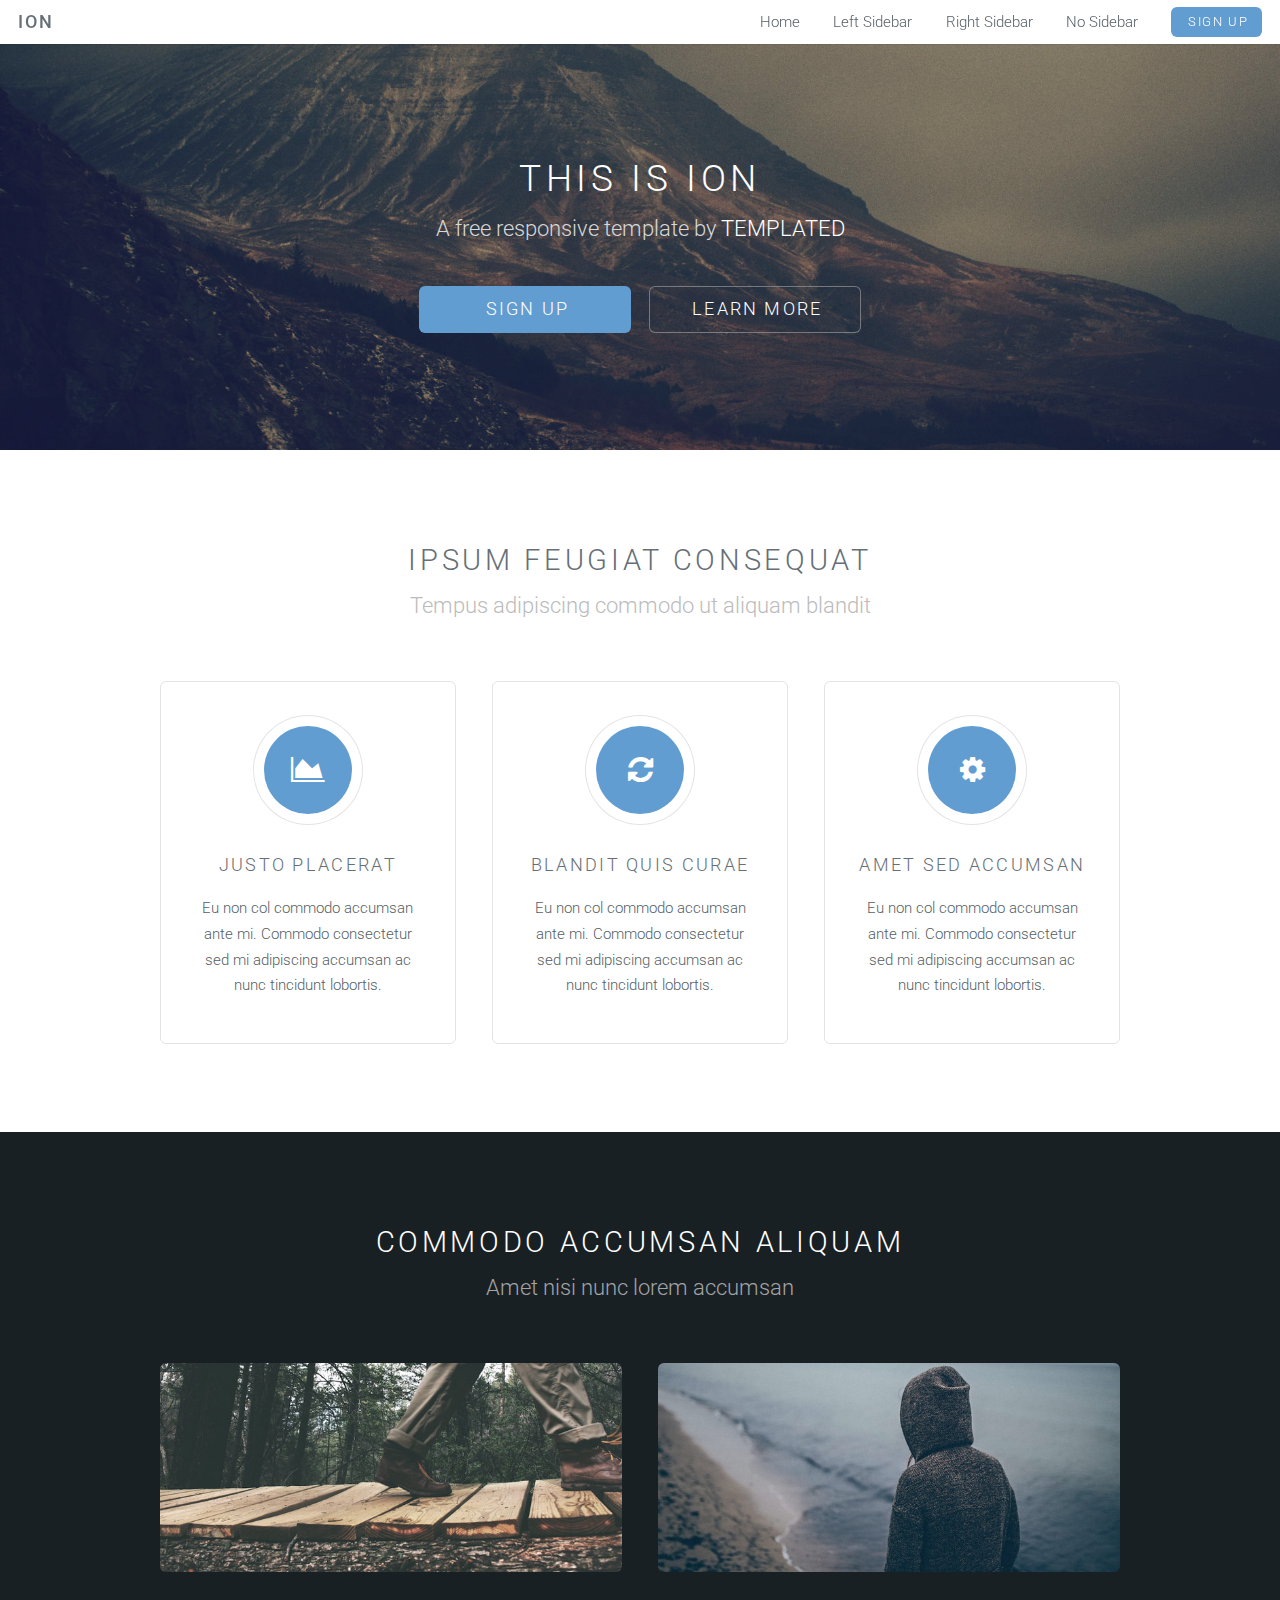
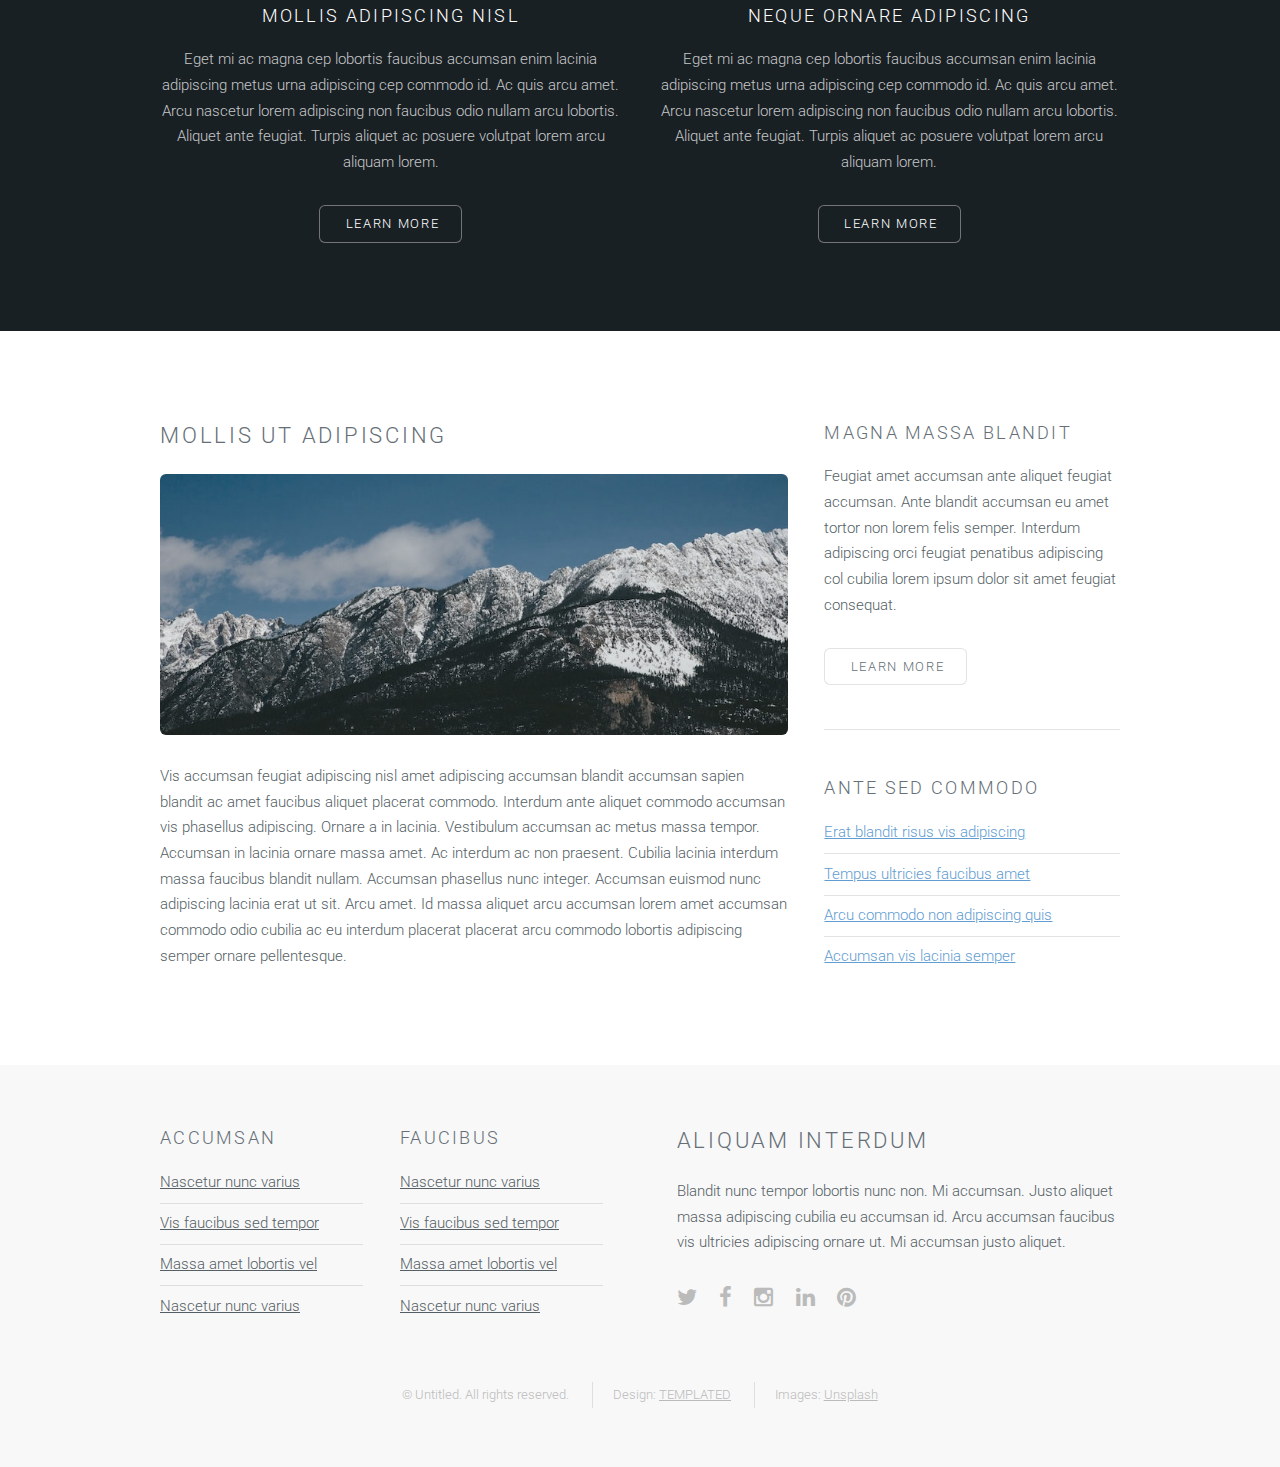
==== index.html @ 37e5d6b6 "Imported ION template" ====
<!DOCTYPE HTML>
<!--
	Ion by TEMPLATED
	templated.co @templatedco
	Released for free under the Creative Commons Attribution 3.0 license (templated.co/license)
-->
<html>
	<head>
		<title>Ion by TEMPLATED</title>
		<meta http-equiv="content-type" content="text/html; charset=utf-8" />
		<meta name="description" content="" />
		<meta name="keywords" content="" />
		<!--[if lte IE 8]><script src="js/html5shiv.js"></script><![endif]-->
		<script src="js/jquery.min.js"></script>
		<script src="js/skel.min.js"></script>
		<script src="js/skel-layers.min.js"></script>
		<script src="js/init.js"></script>
		<noscript>
			<link rel="stylesheet" href="css/skel.css" />
			<link rel="stylesheet" href="css/style.css" />
			<link rel="stylesheet" href="css/style-xlarge.css" />
		</noscript>
	</head>
	<body id="top">

		<!-- Header -->
			<header id="header" class="skel-layers-fixed">
				<h1><a href="#">Ion</a></h1>
				<nav id="nav">
					<ul>
						<li><a href="index.html">Home</a></li>
						<li><a href="left-sidebar.html">Left Sidebar</a></li>
						<li><a href="right-sidebar.html">Right Sidebar</a></li>
						<li><a href="no-sidebar.html">No Sidebar</a></li>
						<li><a href="#" class="button special">Sign Up</a></li>
					</ul>
				</nav>
			</header>

		<!-- Banner -->
			<section id="banner">
				<div class="inner">
					<h2>This is Ion</h2>
					<p>A free responsive template by <a href="http://templated.co">TEMPLATED</a></p>
					<ul class="actions">
						<li><a href="#content" class="button big special">Sign Up</a></li>
						<li><a href="#elements" class="button big alt">Learn More</a></li>
					</ul>
				</div>
			</section>

		<!-- One -->
			<section id="one" class="wrapper style1">
				<header class="major">
					<h2>Ipsum feugiat consequat</h2>
					<p>Tempus adipiscing commodo ut aliquam blandit</p>
				</header>
				<div class="container">
					<div class="row">
						<div class="4u">
							<section class="special box">
								<i class="icon fa-area-chart major"></i>
								<h3>Justo placerat</h3>
								<p>Eu non col commodo accumsan ante mi. Commodo consectetur sed mi adipiscing accumsan ac nunc tincidunt lobortis.</p>
							</section>
						</div>
						<div class="4u">
							<section class="special box">
								<i class="icon fa-refresh major"></i>
								<h3>Blandit quis curae</h3>
								<p>Eu non col commodo accumsan ante mi. Commodo consectetur sed mi adipiscing accumsan ac nunc tincidunt lobortis.</p>
							</section>
						</div>
						<div class="4u">
							<section class="special box">
								<i class="icon fa-cog major"></i>
								<h3>Amet sed accumsan</h3>
								<p>Eu non col commodo accumsan ante mi. Commodo consectetur sed mi adipiscing accumsan ac nunc tincidunt lobortis.</p>
							</section>
						</div>
					</div>
				</div>
			</section>
			
		<!-- Two -->
			<section id="two" class="wrapper style2">
				<header class="major">
					<h2>Commodo accumsan aliquam</h2>
					<p>Amet nisi nunc lorem accumsan</p>
				</header>
				<div class="container">
					<div class="row">
						<div class="6u">
							<section class="special">
								<a href="#" class="image fit"><img src="images/pic01.jpg" alt="" /></a>
								<h3>Mollis adipiscing nisl</h3>
								<p>Eget mi ac magna cep lobortis faucibus accumsan enim lacinia adipiscing metus urna adipiscing cep commodo id. Ac quis arcu amet. Arcu nascetur lorem adipiscing non faucibus odio nullam arcu lobortis. Aliquet ante feugiat. Turpis aliquet ac posuere volutpat lorem arcu aliquam lorem.</p>
								<ul class="actions">
									<li><a href="#" class="button alt">Learn More</a></li>
								</ul>
							</section>
						</div>
						<div class="6u">
							<section class="special">
								<a href="#" class="image fit"><img src="images/pic02.jpg" alt="" /></a>
								<h3>Neque ornare adipiscing</h3>
								<p>Eget mi ac magna cep lobortis faucibus accumsan enim lacinia adipiscing metus urna adipiscing cep commodo id. Ac quis arcu amet. Arcu nascetur lorem adipiscing non faucibus odio nullam arcu lobortis. Aliquet ante feugiat. Turpis aliquet ac posuere volutpat lorem arcu aliquam lorem.</p>
								<ul class="actions">
									<li><a href="#" class="button alt">Learn More</a></li>
								</ul>
							</section>
						</div>
					</div>
				</div>
			</section>

		<!-- Three -->
			<section id="three" class="wrapper style1">
				<div class="container">
					<div class="row">
						<div class="8u">
							<section>
								<h2>Mollis ut adipiscing</h2>
								<a href="#" class="image fit"><img src="images/pic03.jpg" alt="" /></a>
								<p>Vis accumsan feugiat adipiscing nisl amet adipiscing accumsan blandit accumsan sapien blandit ac amet faucibus aliquet placerat commodo. Interdum ante aliquet commodo accumsan vis phasellus adipiscing. Ornare a in lacinia. Vestibulum accumsan ac metus massa tempor. Accumsan in lacinia ornare massa amet. Ac interdum ac non praesent. Cubilia lacinia interdum massa faucibus blandit nullam. Accumsan phasellus nunc integer. Accumsan euismod nunc adipiscing lacinia erat ut sit. Arcu amet. Id massa aliquet arcu accumsan lorem amet accumsan commodo odio cubilia ac eu interdum placerat placerat arcu commodo lobortis adipiscing semper ornare pellentesque.</p>
							</section>
						</div>
						<div class="4u">
							<section>
								<h3>Magna massa blandit</h3>
								<p>Feugiat amet accumsan ante aliquet feugiat accumsan. Ante blandit accumsan eu amet tortor non lorem felis semper. Interdum adipiscing orci feugiat penatibus adipiscing col cubilia lorem ipsum dolor sit amet feugiat consequat.</p>
								<ul class="actions">
									<li><a href="#" class="button alt">Learn More</a></li>
								</ul>
							</section>
							<hr />
							<section>
								<h3>Ante sed commodo</h3>
								<ul class="alt">
									<li><a href="#">Erat blandit risus vis adipiscing</a></li>
									<li><a href="#">Tempus ultricies faucibus amet</a></li>
									<li><a href="#">Arcu commodo non adipiscing quis</a></li>
									<li><a href="#">Accumsan vis lacinia semper</a></li>
								</ul>
							</section>
						</div>
					</div>
				</div>
			</section>			
			
		<!-- Footer -->
			<footer id="footer">
				<div class="container">
					<div class="row double">
						<div class="6u">
							<div class="row collapse-at-2">
								<div class="6u">
									<h3>Accumsan</h3>
									<ul class="alt">
										<li><a href="#">Nascetur nunc varius</a></li>
										<li><a href="#">Vis faucibus sed tempor</a></li>
										<li><a href="#">Massa amet lobortis vel</a></li>
										<li><a href="#">Nascetur nunc varius</a></li>
									</ul>
								</div>
								<div class="6u">
									<h3>Faucibus</h3>
									<ul class="alt">
										<li><a href="#">Nascetur nunc varius</a></li>
										<li><a href="#">Vis faucibus sed tempor</a></li>
										<li><a href="#">Massa amet lobortis vel</a></li>
										<li><a href="#">Nascetur nunc varius</a></li>
									</ul>
								</div>
							</div>
						</div>
						<div class="6u">
							<h2>Aliquam Interdum</h2>
							<p>Blandit nunc tempor lobortis nunc non. Mi accumsan. Justo aliquet massa adipiscing cubilia eu accumsan id. Arcu accumsan faucibus vis ultricies adipiscing ornare ut. Mi accumsan justo aliquet.</p>
							<ul class="icons">
								<li><a href="#" class="icon fa-twitter"><span class="label">Twitter</span></a></li>
								<li><a href="#" class="icon fa-facebook"><span class="label">Facebook</span></a></li>
								<li><a href="#" class="icon fa-instagram"><span class="label">Instagram</span></a></li>
								<li><a href="#" class="icon fa-linkedin"><span class="label">LinkedIn</span></a></li>
								<li><a href="#" class="icon fa-pinterest"><span class="label">Pinterest</span></a></li>
							</ul>
						</div>
					</div>
					<ul class="copyright">
						<li>&copy; Untitled. All rights reserved.</li>
						<li>Design: <a href="http://templated.co">TEMPLATED</a></li>
						<li>Images: <a href="http://unsplash.com">Unsplash</a></li>
					</ul>
				</div>
			</footer>

	</body>
</html>
---- css/skel.css ----
/* Resets (http://meyerweb.com/eric/tools/css/reset/ | v2.0 | 20110126 | License: none (public domain)) */

	html,body,div,span,applet,object,iframe,h1,h2,h3,h4,h5,h6,p,blockquote,pre,a,abbr,acronym,address,big,cite,code,del,dfn,em,img,ins,kbd,q,s,samp,small,strike,strong,sub,sup,tt,var,b,u,i,center,dl,dt,dd,ol,ul,li,fieldset,form,label,legend,table,caption,tbody,tfoot,thead,tr,th,td,article,aside,canvas,details,embed,figure,figcaption,footer,header,hgroup,menu,nav,output,ruby,section,summary,time,mark,audio,video{margin:0;padding:0;border:0;font-size:100%;font:inherit;vertical-align:baseline;}article,aside,details,figcaption,figure,footer,header,hgroup,menu,nav,section{display:block;}body{line-height:1;}ol,ul{list-style:none;}blockquote,q{quotes:none;}blockquote:before,blockquote:after,q:before,q:after{content:'';content:none;}table{border-collapse:collapse;border-spacing:0;}body{-webkit-text-size-adjust:none}

/* Box Model */

	*, *:before, *:after {
		-moz-box-sizing: border-box;
		-webkit-box-sizing: border-box;
		box-sizing: border-box;
	}

/* Container */

	body {
		/* min-width: (containers) */
		min-width: 1200px;
	}

	.container {
		margin-left: auto;
		margin-right: auto;
		
		/* width: (containers) */
		width: 1200px;
	}

	/* Modifiers */
	
		.container.small {
			/* width: (containers) * 0.75; */
			width: 900px;
		}

		.container.big {
			width: 100%;

			/* max-width: (containers) * 1.25; */
			max-width: 1500px;

			/* min-width: (containers); */
			min-width: 1200px;
		}

/* Grid */

	.\31 2u { width: 100% }
	.\31 1u { width: 91.6666666667% }
	.\31 0u { width: 83.3333333333% }
	.\39 u { width: 75% }
	.\38 u { width: 66.6666666667% }
	.\37 u { width: 58.3333333333% }
	.\36 u { width: 50% }
	.\35 u { width: 41.6666666667% }
	.\34 u { width: 33.3333333333% }
	.\33 u { width: 25% }
	.\32 u { width: 16.6666666667% }
	.\31 u { width: 8.3333333333% }
	.\-11u { margin-left: 91.6666666667% }
	.\-10u { margin-left: 83.3333333333% }
	.\-9u { margin-left: 75% }
	.\-8u { margin-left: 66.6666666667% }
	.\-7u { margin-left: 58.3333333333% }
	.\-6u { margin-left: 50% }
	.\-5u { margin-left: 41.6666666667% }
	.\-4u { margin-left: 33.3333333333% }
	.\-3u { margin-left: 25% }
	.\-2u { margin-left: 16.6666666667% }
	.\-1u { margin-left: 8.3333333333% }

	/* Rows */

		.row > * {
			float: left;
		}

		.row:after {
			content: '';
			display: block;
			clear: both;
			height: 0;
		}

		.row:first-child > * {
			padding-top: 0 !important;
		}

		.row.uniform > * > :first-child {
			margin-top: 0;
		}

		.row.uniform > * > :last-child {
			margin-bottom: 0;
		}

		/* Normal */

			.row > * {
				/* padding-left: (gutters.vertical) */
				padding-left: 4em;
			}

			.row + .row > * {
				/* padding: (gutters.horizontal) 0 0 (gutters.vertical) */
				padding: 0 0 0 4em;
			}

			.row {
				/* margin-left: -(gutters.vertical) */
				margin-left: -4em;
			}

			.row + .row.uniform > * {
				/* padding: (gutters.vertical) 0 0 (gutters.vertical) */
				padding: 4em 0 0 4em;
			}

		/* Flush */

			.row.flush > * {
				padding-left: 0;
			}

			.row + .row.flush > * {
				padding: 0;
			}

			.row.flush {
				margin-left: 0;
			}

			.row + .row.uniform.flush > * {
				padding: 0;
			}

		/* Quarter */

			.row.quarter > * {
				/* padding-left: (gutters.vertical * 0.25) */
				padding-left: 1em;
			}

			.row + .row.quarter > * {
				/* padding: (gutters.horizontal * 0.25) 0 0 (gutters.vertical * 0.25) */
				padding: 0 0 0 1em;
			}

			.row.quarter {
				/* margin-left: -(gutters.vertical * 0.25) */
				margin-left: -1em;
			}

			.row + .row.uniform.quarter > * {
				/* padding: (gutters.vertical * 0.25) 0 0 (gutters.vertical * 0.25) */
				padding: 1em 0 0 1em;
			}

		/* Half */

			.row.half > * {
				/* padding-left: (gutters.vertical * 0.5) */
				padding-left: 2em;
			}

			.row + .row.half > * {
				/* padding: (gutters.horizontal * 0.5) 0 0 (gutters.vertical * 0.5) */
				padding: 0 0 0 2em;
			}

			.row.half {
				/* margin-left: -(gutters.vertical * 0.5) */
				margin-left: -2em;
			}

			.row + .row.uniform.half > * {
				/* padding: (gutters.vertical * 0.5) 0 0 (gutters.vertical * 0.5) */
				padding: 2em 0 0 2em;
			}

		/* One and (a) Half */

			.row.oneandhalf > * {
				/* padding-left: (gutters.vertical * 1.5) */
				padding-left: 6em;
			}

			.row + .row.oneandhalf > * {
				/* padding: (gutters.horizontal * 1.5) 0 0 (gutters.vertical * 1.5) */
				padding: 0 0 0 6em;
			}

			.row.oneandhalf {
				/* margin-left: -(gutters.vertical * 1.5) */
				margin-left: -6em;
			}

			.row + .row.uniform.oneandhalf > * {
				/* padding: (gutters.vertical * 1.5) 0 0 (gutters.vertical * 1.5) */
				padding: 6em 0 0 6em;
			}

		/* Double */

			.row.double > * {
				/* padding-left: (gutters.vertical * 2) */
				padding-left: 8em;
			}

			.row + .row.double > * {
				/* padding: (gutters.horizontal * 2) 0 0 (gutters.vertical * 2) */
				padding: 0 0 0 8em;
			}

			.row.double {
				/* margin-left: -(gutters.vertical * 2) */
				margin-left: -8em;
			}

			.row + .row.uniform.double > * {
				/* padding: (gutters.vertical * 2) 0 0 (gutters.vertical * 2) */
				padding: 8em 0 0 8em;
			}
---- css/style.css ----
@charset "UTF-8";
@import url(font-awesome.min.css);
@import url("http://fonts.googleapis.com/css?family=Roboto:500,300");

/*
	Ion by TEMPLATED
	templated.co @templatedco
	Released for free under the Creative Commons Attribution 3.0 license (templated.co/license)
*/

/* Basic */

	body {
		background: #fff;
	}

	body, input, select, textarea {
		color: #555f66;
		font-family: "Roboto", Helvetica, sans-serif;
		font-size: 14pt;
		font-weight: 300;
		line-height: 1.75em;
	}

	a {
		color: #629DD1;
		text-decoration: underline;
	}

		a:hover {
			text-decoration: none;
		}

	strong, b {
		color: #666f77;
		font-weight: 500;
	}

	em, i {
		font-style: italic;
	}

	p {
		margin: 0 0 2em 0;
	}

	h1, h2, h3, h4, h5, h6 {
		color: #666f77;
		font-weight: 300;
		line-height: 1em;
		margin: 0 0 1em 0;
		text-transform: uppercase;
		letter-spacing: 0.125em;
	}

		h1 a, h2 a, h3 a, h4 a, h5 a, h6 a {
			color: inherit;
			text-decoration: none;
		}

	h2 {
		font-size: 1.5em;
		line-height: 1.5em;
	}

	h3 {
		font-size: 1.25em;
		line-height: 1.5em;
	}

	h4 {
		font-size: 1em;
		line-height: 1.5em;
	}

	h5 {
		font-size: 0.9em;
		line-height: 1.5em;
	}

	h6 {
		font-size: 0.7em;
		line-height: 1.5em;
	}

	sub {
		font-size: 0.8em;
		position: relative;
		top: 0.5em;
	}

	sup {
		font-size: 0.8em;
		position: relative;
		top: -0.5em;
	}

	hr {
		border: 0;
		border-bottom: solid 1px rgba(144, 144, 144, 0.25);
		margin: 3em 0;
	}

		hr.major {
			margin: 2em 0 5em 0;
		}

	blockquote {
		border-left: solid 4px rgba(144, 144, 144, 0.25);
		font-style: italic;
		margin: 0 0 2em 0;
		padding: 0.5em 0 0.5em 2em;
	}

	code {
		background: rgba(144, 144, 144, 0.075);
		border-radius: 6px;
		border: solid 1px rgba(144, 144, 144, 0.25);
		font-family: "Courier New", monospace;
		font-size: 0.9em;
		margin: 0 0.25em;
		padding: 0.25em 0.65em;
	}

	pre {
		-webkit-overflow-scrolling: touch;
		font-family: "Courier New", monospace;
		font-size: 0.9em;
		margin: 0 0 2em 0;
		overflow-x: auto;
	}

		pre code {
			display: block;
			line-height: 1.75em;
			padding: 1em 1.5em;
		}

	.align-left {
		text-align: left;
	}

	.align-center {
		text-align: center;
	}

	.align-right {
		text-align: right;
	}

/* Section/Article */

	section.special, article.special {
		text-align: center;
	}

	header p {
		color: #bbb;
		position: relative;
		margin: 0 0 1.5em 0;
	}

	header h2 + p {
		font-size: 1.25em;
		margin-top: -1em;
		line-height: 1.5em;
	}

	header h3 + p {
		font-size: 1.1em;
		margin-top: -0.85em;
		line-height: 1.5em;
	}

	header h4 + p,
	header h5 + p,
	header h6 + p {
		font-size: 0.9em;
		margin-top: -0.75em;
		line-height: 1.5em;
	}

	header.major {
		text-align: center;
		margin: 0 0 4em 0;
	}

		header.major h2 {
			font-size: 2em;
		}

		header.major h2 + p {
			font-size: 1.5em;
			margin: -1em 0 2em 0;
		}

/* Form */

	form {
		margin: 0 0 2em 0;
	}

	label {
		color: #666f77;
		display: block;
		font-size: 0.9em;
		font-weight: 500;
		margin: 0 0 1em 0;
	}

	input[type="text"],
	input[type="password"],
	input[type="email"],
	select,
	textarea {
		-moz-appearance: none;
		-webkit-appearance: none;
		-o-appearance: none;
		-ms-appearance: none;
		appearance: none;
		background: rgba(144, 144, 144, 0.075);
		border-radius: 6px;
		border: none;
		border: solid 1px rgba(144, 144, 144, 0.25);
		color: inherit;
		display: block;
		outline: 0;
		padding: 0 1em;
		text-decoration: none;
		width: 100%;
	}

		input[type="text"]:invalid,
		input[type="password"]:invalid,
		input[type="email"]:invalid,
		select:invalid,
		textarea:invalid {
			box-shadow: none;
		}

		input[type="text"]:focus,
		input[type="password"]:focus,
		input[type="email"]:focus,
		select:focus,
		textarea:focus {
			border-color: #629DD1;
			box-shadow: 0 0 0 1px #629DD1;
		}

	.select-wrapper {
		text-decoration: none;
		display: block;
		position: relative;
	}

		.select-wrapper:before {
			content: "";
			-moz-osx-font-smoothing: grayscale;
			-webkit-font-smoothing: antialiased;
			font-family: FontAwesome;
			font-style: normal;
			font-weight: normal;
			text-transform: none !important;
		}

		.select-wrapper:before {
			color: rgba(144, 144, 144, 0.25);
			display: block;
			height: 2.75em;
			line-height: 2.75em;
			pointer-events: none;
			position: absolute;
			right: 0;
			text-align: center;
			top: 0;
			width: 2.75em;
		}

		.select-wrapper select::-ms-expand {
			display: none;
		}

	input[type="text"],
	input[type="password"],
	input[type="email"],
	select {
		height: 2.75em;
	}

	textarea {
		padding: 0.75em 1em;
	}

	input[type="checkbox"],
	input[type="radio"] {
		-moz-appearance: none;
		-webkit-appearance: none;
		-o-appearance: none;
		-ms-appearance: none;
		appearance: none;
		display: block;
		float: left;
		margin-right: -2em;
		opacity: 0;
		width: 1em;
		z-index: -1;
	}

		input[type="checkbox"] + label,
		input[type="radio"] + label {
			text-decoration: none;
			color: #555f66;
			cursor: pointer;
			display: inline-block;
			font-size: 1em;
			font-weight: 300;
			padding-left: 2.4em;
			padding-right: 0.75em;
			position: relative;
		}

			input[type="checkbox"] + label:before,
			input[type="radio"] + label:before {
				-moz-osx-font-smoothing: grayscale;
				-webkit-font-smoothing: antialiased;
				font-family: FontAwesome;
				font-style: normal;
				font-weight: normal;
				text-transform: none !important;
			}

			input[type="checkbox"] + label:before,
			input[type="radio"] + label:before {
				background: rgba(144, 144, 144, 0.075);
				border-radius: 6px;
				border: solid 1px rgba(144, 144, 144, 0.25);
				content: '';
				display: inline-block;
				height: 1.65em;
				left: 0;
				line-height: 1.58125em;
				position: absolute;
				text-align: center;
				top: 0;
				width: 1.65em;
			}

		input[type="checkbox"]:checked + label:before,
		input[type="radio"]:checked + label:before {
			background: #192024;
			border-color: #192024;
			color: #ffffff;
			content: '\f00c';
		}

		input[type="checkbox"]:focus + label:before,
		input[type="radio"]:focus + label:before {
			border-color: #629DD1;
			box-shadow: 0 0 0 1px #629DD1;
		}

	input[type="checkbox"] + label:before {
		border-radius: 6px;
	}

	input[type="radio"] + label:before {
		border-radius: 100%;
	}

	::-webkit-input-placeholder {
		color: #bbb !important;
		opacity: 1.0;
	}

	:-moz-placeholder {
		color: #bbb !important;
		opacity: 1.0;
	}

	::-moz-placeholder {
		color: #bbb !important;
		opacity: 1.0;
	}

	:-ms-input-placeholder {
		color: #bbb !important;
		opacity: 1.0;
	}

	.formerize-placeholder {
		color: #bbb !important;
		opacity: 1.0;
	}

/* Box */

	.box {
		border-radius: 6px;
		border: solid 1px rgba(144, 144, 144, 0.25);
		margin-bottom: 2em;
		padding: 3em 2em;
	}

		.box > :last-child,
		.box > :last-child > :last-child,
		.box > :last-child > :last-child > :last-child {
			margin-bottom: 0;
		}

		.box.alt {
			border: 0;
			border-radius: 0;
			padding: 0;
		}

/* Icon */

	.icon {
		text-decoration: none;
		border-bottom: none;
		position: relative;
	}

		.icon:before {
			-moz-osx-font-smoothing: grayscale;
			-webkit-font-smoothing: antialiased;
			font-family: FontAwesome;
			font-style: normal;
			font-weight: normal;
			text-transform: none !important;
		}

		.icon > .label {
			display: none;
		}

		.icon.major {
			display: inline-block;
			margin: 0 0 1.25em 0;
			color: #ffffff;
			background: #629DD1;
			width: 3em;
			height: 3em;
			font-size: 2em;
			text-align: center;
			line-height: 3em;
			border-radius: 100%;
			box-shadow: 0 0 0 10px #fff, 0 0 0 11px rgba(144, 144, 144, 0.25);
		}

/* Image */

	.image {
		border-radius: 6px;
		border: 0;
		display: inline-block;
		position: relative;
	}

		.image img {
			border-radius: 6px;
			display: block;
		}

		.image.left {
			float: left;
			padding: 0 1.5em 1em 0;
			top: 0.25em;
		}

		.image.right {
			float: right;
			padding: 0 0 1em 1.5em;
			top: 0.25em;
		}

		.image.fit {
			display: block;
			margin: 0 0 2em 0;
			width: 100%;
		}

			.image.fit img {
				display: block;
				width: 100%;
			}

/* List */

	ol {
		list-style: decimal;
		margin: 0 0 2em 0;
		padding-left: 1.25em;
	}

		ol li {
			padding-left: 0.25em;
		}

	ul {
		list-style: disc;
		margin: 0 0 2em 0;
		padding-left: 1em;
	}

		ul li {
			padding-left: 0.5em;
		}

		ul.alt {
			list-style: none;
			padding-left: 0;
		}

			ul.alt li {
				border-top: solid 1px rgba(144, 144, 144, 0.25);
				padding: 0.5em 0;
			}

				ul.alt li:first-child {
					border-top: 0;
					padding-top: 0;
				}

		ul.icons {
			cursor: default;
			list-style: none;
			padding-left: 0;
		}

			ul.icons li {
				display: inline-block;
				padding: 0 1.25em 0 0;
			}

				ul.icons li:last-child {
					padding-right: 0;
				}

				ul.icons li .icon:before {
					font-size: 1.5em;
				}

		ul.actions {
			cursor: default;
			list-style: none;
			padding-left: 0;
		}

			ul.actions li {
				display: inline-block;
				padding: 0 1em 0 0;
				vertical-align: middle;
			}

				ul.actions li:last-child {
					padding-right: 0;
				}

			ul.actions.small li {
				padding: 0 0.5em 0 0;
			}

			ul.actions.vertical li {
				display: block;
				padding: 1em 0 0 0;
			}

				ul.actions.vertical li:first-child {
					padding-top: 0;
				}

				ul.actions.vertical li > * {
					margin-bottom: 0;
				}

			ul.actions.vertical.small li {
				padding: 0.5em 0 0 0;
			}

				ul.actions.vertical.small li:first-child {
					padding-top: 0;
				}

			ul.actions.fit {
				display: table;
				margin-left: -1em;
				padding: 0;
				table-layout: fixed;
				width: calc(100% + 1em);
			}

				ul.actions.fit li {
					display: table-cell;
					padding: 0 0 0 1em;
				}

					ul.actions.fit li > * {
						margin-bottom: 0;
					}

				ul.actions.fit.small {
					margin-left: -0.5em;
					width: calc(100% + 0.5em);
				}

					ul.actions.fit.small li {
						padding: 0 0 0 0.5em;
					}

	dl {
		margin: 0 0 2em 0;
	}

/* Table */

	.table-wrapper {
		-webkit-overflow-scrolling: touch;
		overflow-x: auto;
	}

	table {
		margin: 0 0 2em 0;
		width: 100%;
	}

		table tbody tr {
			border: solid 1px rgba(144, 144, 144, 0.25);
			border-left: 0;
			border-right: 0;
		}

			table tbody tr:nth-child(2n + 1) {
				background-color: rgba(144, 144, 144, 0.075);
			}

		table td {
			padding: 0.75em 0.75em;
		}

		table th {
			color: #666f77;
			font-size: 0.9em;
			font-weight: 500;
			padding: 0 0.75em 0.75em 0.75em;
			text-align: left;
		}

		table thead {
			border-bottom: solid 2px rgba(144, 144, 144, 0.25);
		}

		table tfoot {
			border-top: solid 2px rgba(144, 144, 144, 0.25);
		}

		table.alt {
			border-collapse: separate;
		}

			table.alt tbody tr td {
				border: solid 1px rgba(144, 144, 144, 0.25);
				border-left-width: 0;
				border-top-width: 0;
			}

				table.alt tbody tr td:first-child {
					border-left-width: 1px;
				}

			table.alt tbody tr:first-child td {
				border-top-width: 1px;
			}

			table.alt thead {
				border-bottom: 0;
			}

			table.alt tfoot {
				border-top: 0;
			}

/* Button */

	input[type="submit"],
	input[type="reset"],
	input[type="button"],
	.button {
		-moz-appearance: none;
		-webkit-appearance: none;
		-o-appearance: none;
		-ms-appearance: none;
		appearance: none;
		-moz-transition: background-color 0.2s ease-in-out, color 0.2s ease-in-out;
		-webkit-transition: background-color 0.2s ease-in-out, color 0.2s ease-in-out;
		-o-transition: background-color 0.2s ease-in-out, color 0.2s ease-in-out;
		-ms-transition: background-color 0.2s ease-in-out, color 0.2s ease-in-out;
		transition: background-color 0.2s ease-in-out, color 0.2s ease-in-out;
		background-color: #192024;
		border-radius: 6px;
		border: 0;
		color: #ffffff !important;
		cursor: pointer;
		display: inline-block;
		font-weight: 300;
		text-transform: uppercase;
		letter-spacing: 0.125em;
		font-size: 0.9em;
		height: 2.85em;
		line-height: 2.85em;
		padding: 0 1.75em;
		text-align: center;
		text-decoration: none;
		white-space: nowrap;
		text-indent: 0.25em;
	}

		input[type="submit"]:hover,
		input[type="reset"]:hover,
		input[type="button"]:hover,
		.button:hover {
			background-color: #232d33;
		}

		input[type="submit"]:active,
		input[type="reset"]:active,
		input[type="button"]:active,
		.button:active {
			background-color: #0f1315;
		}

		input[type="submit"].icon,
		input[type="reset"].icon,
		input[type="button"].icon,
		.button.icon {
			padding-left: 1.35em;
		}

			input[type="submit"].icon:before,
			input[type="reset"].icon:before,
			input[type="button"].icon:before,
			.button.icon:before {
				margin-right: 0.5em;
			}

		input[type="submit"].fit,
		input[type="reset"].fit,
		input[type="button"].fit,
		.button.fit {
			display: block;
			margin: 0 0 1em 0;
			width: 100%;
		}

		input[type="submit"].small,
		input[type="reset"].small,
		input[type="button"].small,
		.button.small {
			font-size: 0.7em;
		}

		input[type="submit"].big,
		input[type="reset"].big,
		input[type="button"].big,
		.button.big {
			font-size: 1.2em;
			height: 2.65em;
			line-height: 2.65em;
		}

		input[type="submit"].alt,
		input[type="reset"].alt,
		input[type="button"].alt,
		.button.alt {
			background-color: transparent;
			box-shadow: inset 0 0 0 1px rgba(144, 144, 144, 0.25);
			color: #666f77 !important;
		}

			input[type="submit"].alt:hover,
			input[type="reset"].alt:hover,
			input[type="button"].alt:hover,
			.button.alt:hover {
				background-color: rgba(144, 144, 144, 0.075);
			}

			input[type="submit"].alt:active,
			input[type="reset"].alt:active,
			input[type="button"].alt:active,
			.button.alt:active {
				background-color: rgba(144, 144, 144, 0.2);
			}

			input[type="submit"].alt.icon:before,
			input[type="reset"].alt.icon:before,
			input[type="button"].alt.icon:before,
			.button.alt.icon:before {
				color: #bbb;
			}

		input[type="submit"].special,
		input[type="reset"].special,
		input[type="button"].special,
		.button.special {
			background-color: #629DD1;
			color: #ffffff !important;
		}

			input[type="submit"].special:hover,
			input[type="reset"].special:hover,
			input[type="button"].special:hover,
			.button.special:hover {
				background-color: #76a9d7;
			}

			input[type="submit"].special:active,
			input[type="reset"].special:active,
			input[type="button"].special:active,
			.button.special:active {
				background-color: #4e91cb;
			}

		input[type="submit"].disabled, input[type="submit"]:disabled,
		input[type="reset"].disabled,
		input[type="reset"]:disabled,
		input[type="button"].disabled,
		input[type="button"]:disabled,
		.button.disabled,
		.button:disabled {
			background-color: #555f66 !important;
			box-shadow: inset 0 -0.15em 0 0 rgba(0, 0, 0, 0.15);
			color: #fff !important;
			cursor: default;
			opacity: 0.25;
		}

/* Wrapper */

	.wrapper {
		padding: 6em 0 4em 0;
	}

		.wrapper.style1 {
			background: #fff;
			color: #555f66;
		}

		.wrapper.style2 {
			background: #192024;
			color: #c5c7c8;
		}

			.wrapper.style2 h2, .wrapper.style2 h3, .wrapper.style2 h4, .wrapper.style2 h5, .wrapper.style2 h6 {
				color: #ffffff;
			}

			.wrapper.style2 header p {
				color: #a3a5a7;
			}

			.wrapper.style2 .button.alt {
				box-shadow: inset 0 0 0 1px rgba(144, 144, 144, 0.75);
				color: #ffffff !important;
			}

				.wrapper.style2 .button.alt:hover {
					background-color: rgba(144, 144, 144, 0.275);
				}

				.wrapper.style2 .button.alt:active {
					background-color: rgba(144, 144, 144, 0.4);
				}

				.wrapper.style2 .button.alt.icon:before {
					color: #a3a5a7;
				}

/* Header */

	#skel-layers-wrapper {
		padding-top: 3em;
	}

	#header {
		background: #fff;
		color: #555f66;
		cursor: default;
		height: 3em;
		left: 0;
		line-height: 3em;
		position: fixed;
		top: 0;
		width: 100%;
		z-index: 10000;
		box-shadow: 0 0 0.1em 0 rgba(0, 0, 0, 0.25);
	}

		#header h1 {
			color: #666f77;
			font-weight: 500;
			height: inherit;
			left: 1.25em;
			line-height: inherit;
			margin: 0;
			padding: 0;
			position: absolute;
			top: 0;
		}

			#header h1 a {
				font-size: 1.25em;
			}

		#header nav {
			height: inherit;
			line-height: inherit;
			position: absolute;
			right: 1.25em;
			top: 0;
			vertical-align: middle;
		}

			#header nav > ul {
				list-style: none;
				margin: 0;
				padding-left: 0;
			}

				#header nav > ul > li {
					border-radius: 6px;
					display: inline-block;
					margin-left: 2em;
					padding-left: 0;
				}

					#header nav > ul > li a {
						-moz-transition: color 0.2s ease-in-out;
						-webkit-transition: color 0.2s ease-in-out;
						-o-transition: color 0.2s ease-in-out;
						-ms-transition: color 0.2s ease-in-out;
						transition: color 0.2s ease-in-out;
						color: #555f66;
						display: inline-block;
						text-decoration: none;
					}

						#header nav > ul > li a:hover {
							color: #629DD1;
						}

					#header nav > ul > li:first-child {
						margin-left: 0;
					}

					#header nav > ul > li .button {
						height: 2.25em;
						line-height: 2.25em;
						margin-bottom: 0;
						padding: 0 1em;
						position: relative;
						top: -0.075em;
						vertical-align: middle;
					}

		#header .container {
			position: relative;
		}

			#header .container h1 {
				left: 0;
			}

			#header .container nav {
				right: 0;
			}

/* Banner */

	#banner {
		background-color: #666666;
		background-image: url("../images/banner.jpg");
		background-size: cover;
		background-position: center center;
		background-repeat: no-repeat;
		color: #d8d8d8;
		padding: 14em 0;
		text-align: center;
		position: relative;
	}

		#banner:before {
			content: '';
			position: absolute;
			left: 0;
			top: 0;
			width: 100%;
			height: 100%;
			background: rgba(64, 72, 80, 0.25);
		}

		#banner .inner {
			position: relative;
			z-index: 1;
		}

			#banner .inner :last-child {
				margin-bottom: 0;
			}

		#banner h2, #banner h3, #banner h4, #banner h5, #banner h6 {
			color: #ffffff;
		}

		#banner .button.alt {
			box-shadow: inset 0 0 0 1px rgba(144, 144, 144, 0.75);
			color: #ffffff !important;
		}

			#banner .button.alt:hover {
				background-color: rgba(144, 144, 144, 0.275);
			}

			#banner .button.alt:active {
				background-color: rgba(144, 144, 144, 0.4);
			}

			#banner .button.alt.icon:before {
				color: #c1c1c1;
			}

		#banner .button {
			min-width: 12em;
		}

		#banner h2 {
			font-size: 3.5em;
			line-height: 1em;
			margin: 0 0 0.5em 0;
			padding: 0;
		}

		#banner p {
			font-size: 1.5em;
			margin-bottom: 2em;
		}

			#banner p a {
				color: #ffffff;
				text-decoration: none;
			}

/* Footer */

	#footer {
		background: #f8f8f8;
		padding: 4em 0 6em 0;
	}

		#footer a {
			color: inherit;
		}

		#footer .copyright {
			color: #bbb;
			font-size: 0.9em;
			margin: 2em 0 0 0;
			padding: 0;
			text-align: center;
		}

			#footer .copyright li {
				border-left: solid 1px rgba(144, 144, 144, 0.25);
				display: inline-block;
				list-style: none;
				margin-left: 1.5em;
				padding-left: 1.5em;
			}

				#footer .copyright li:first-child {
					border-left: 0;
					margin-left: 0;
					padding-left: 0;
				}

		#footer .icons a {
			color: #bbb;
		}
---- css/style-xlarge.css ----
/*
	Ion by TEMPLATED
	templated.co @templatedco
	Released for free under the Creative Commons Attribution 3.0 license (templated.co/license)
*/

/* Basic */

	body, input, select, textarea {
		font-size: 12pt;
	}

/* Banner */

	#banner {
		padding: 9em 0;
	}
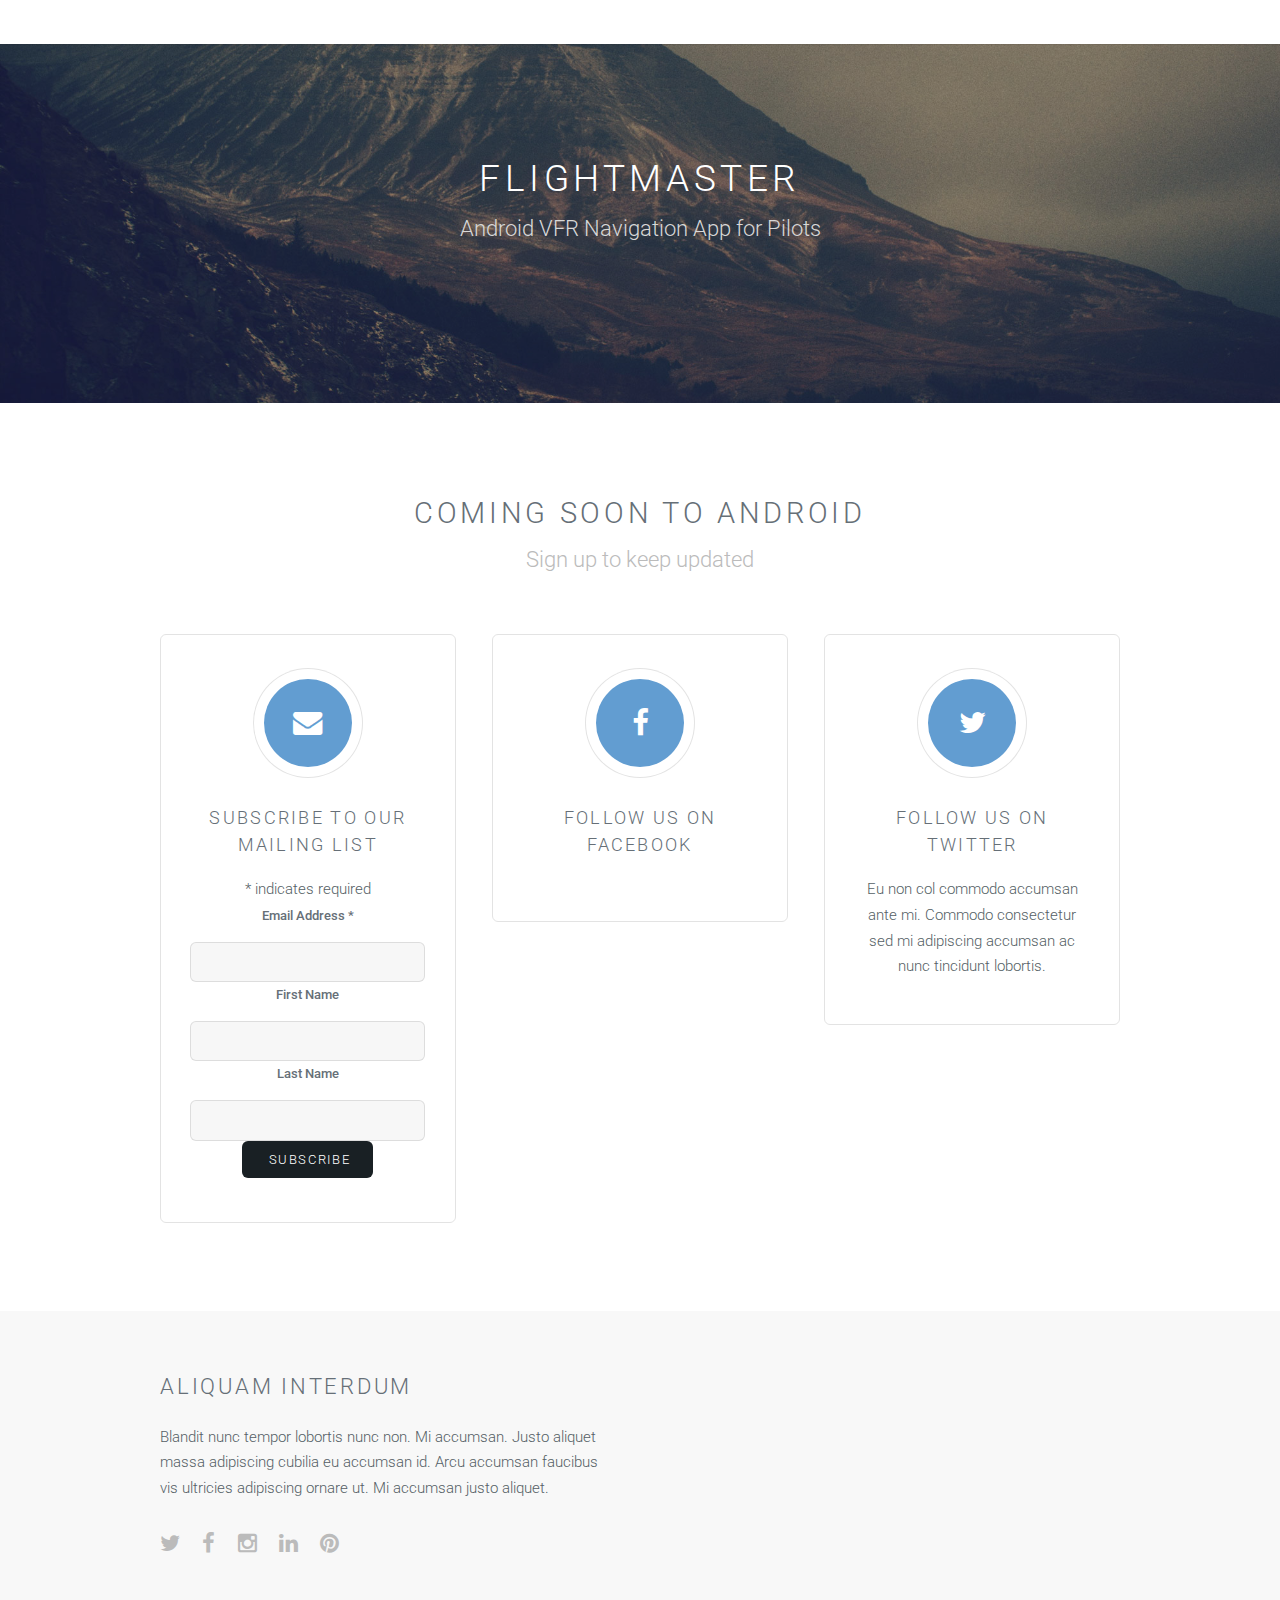
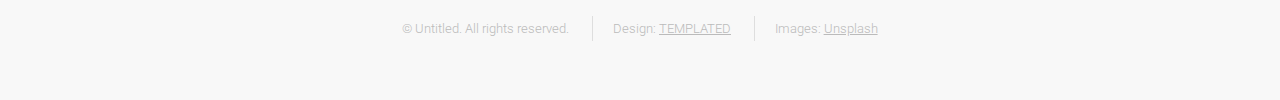
==== commit 20e2da92: "added ga code" ====
--- a/index.html
+++ b/index.html
@@ -6,7 +6,21 @@
 -->
 <html>
 	<head>
-		<title>Ion by TEMPLATED</title>
+<!-- Google Analytics Content Experiment code -->
+<script>function utmx_section(){}function utmx(){}(function(){var
+k='100556365-0',d=document,l=d.location,c=d.cookie;
+if(l.search.indexOf('utm_expid='+k)>0)return;
+function f(n){if(c){var i=c.indexOf(n+'=');if(i>-1){var j=c.
+indexOf(';',i);return escape(c.substring(i+n.length+1,j<0?c.
+length:j))}}}var x=f('__utmx'),xx=f('__utmxx'),h=l.hash;d.write(
+'<sc'+'ript src="'+'http'+(l.protocol=='https:'?'s://ssl':
+'://www')+'.google-analytics.com/ga_exp.js?'+'utmxkey='+k+
+'&utmx='+(x?x:'')+'&utmxx='+(xx?xx:'')+'&utmxtime='+new Date().
+valueOf()+(h?'&utmxhash='+escape(h.substr(1)):'')+
+'" type="text/javascript" charset="utf-8"><\/sc'+'ript>')})();
+</script><script>utmx('url','A/B');</script>
+<!-- End of Google Analytics Content Experiment code -->
+		<title>FlightMaster - an Android VFR Navigation App for Pilots</title>
 		<meta http-equiv="content-type" content="text/html; charset=utf-8" />
 		<meta name="description" content="" />
 		<meta name="keywords" content="" />
@@ -25,14 +39,14 @@
 
 		<!-- Header -->
 			<header id="header" class="skel-layers-fixed">
-				<h1><a href="#">Ion</a></h1>
+            <!--<h1><a href="#">Ion</a></h1>-->
 				<nav id="nav">
 					<ul>
-						<li><a href="index.html">Home</a></li>
-						<li><a href="left-sidebar.html">Left Sidebar</a></li>
-						<li><a href="right-sidebar.html">Right Sidebar</a></li>
-						<li><a href="no-sidebar.html">No Sidebar</a></li>
-						<li><a href="#" class="button special">Sign Up</a></li>
+                            <!--<li><a href="index.html">Home</a></li>-->
+                            <!--<li><a href="left-sidebar.html">Left Sidebar</a></li>-->
+                            <!--<li><a href="right-sidebar.html">Right Sidebar</a></li>-->
+                            <!--<li><a href="no-sidebar.html">No Sidebar</a></li>-->
+                            <!--<li><a href="#" class="button special">Sign Up</a></li>-->
 					</ul>
 				</nav>
 			</header>
@@ -40,11 +54,11 @@
 		<!-- Banner -->
 			<section id="banner">
 				<div class="inner">
-					<h2>This is Ion</h2>
-					<p>A free responsive template by <a href="http://templated.co">TEMPLATED</a></p>
+					<h2>FlightMaster</h2>
+                    <p>Android VFR Navigation App for Pilots</p>
 					<ul class="actions">
-						<li><a href="#content" class="button big special">Sign Up</a></li>
-						<li><a href="#elements" class="button big alt">Learn More</a></li>
+                    <!--<li><a href="#content" class="button big special">Sign Up</a></li>-->
+                        <!--<li><a href="#elements" class="button big alt">Learn More</a></li>-->
 					</ul>
 				</div>
 			</section>
@@ -52,29 +66,57 @@
 		<!-- One -->
 			<section id="one" class="wrapper style1">
 				<header class="major">
-					<h2>Ipsum feugiat consequat</h2>
-					<p>Tempus adipiscing commodo ut aliquam blandit</p>
+					<h2>Coming soon to Android</h2>
+					<p>Sign up to keep updated</p>
 				</header>
 				<div class="container">
 					<div class="row">
 						<div class="4u">
 							<section class="special box">
-								<i class="icon fa-area-chart major"></i>
-								<h3>Justo placerat</h3>
-								<p>Eu non col commodo accumsan ante mi. Commodo consectetur sed mi adipiscing accumsan ac nunc tincidunt lobortis.</p>
+								<i class="icon fa-envelope major"></i>
+								<h3>Subscribe to our mailing list</h3>
+                                        <!-- Begin MailChimp Signup Form -->
+                                        <div id="mc_embed_signup">
+                                                <!--<form action="//flight-master.us10.list-manage.com/subscribe/post?u=ec02febbe6b813654ab34185c&amp;id=1c271413d0" method="post" id="mc-embedded-subscribe-form" name="mc-embedded-subscribe-form" class="validate" target="_blank" novalidate>-->
+                                            <div id="mc_embed_signup_scroll">
+                                        <div class="indicates-required"><span class="asterisk">*</span> indicates required</div>
+                                        <div class="mc-field-group">
+                                            <label for="mce-EMAIL">Email Address  <span class="asterisk">*</span>
+                                        </label>
+                                            <input type="email" value="" name="EMAIL" class="required email" id="mce-EMAIL">
+                                        </div>
+                                        <div class="mc-field-group">
+                                            <label for="mce-FNAME">First Name </label>
+                                            <input type="text" value="" name="FNAME" class="" id="mce-FNAME">
+                                        </div>
+                                        <div class="mc-field-group">
+                                            <label for="mce-LNAME">Last Name </label>
+                                            <input type="text" value="" name="LNAME" class="" id="mce-LNAME">
+                                        </div>
+                                            <div id="mce-responses" class="clear">
+                                                <div class="response" id="mce-error-response" style="display:none"></div>
+                                                <div class="response" id="mce-success-response" style="display:none"></div>
+                                            </div>    <!-- real people should not fill this in and expect good things - do not remove this or risk form bot signups-->
+                                            <div style="position: absolute; left: -5000px;"><input type="text" name="b_ec02febbe6b813654ab34185c_1c271413d0" tabindex="-1" value=""></div>
+                                            <div class="clear"><input type="submit" value="Subscribe" name="subscribe" id="mc-embedded-subscribe" class="button"></div>
+                                            </div>
+                                        </form>
+                                        </div>
+
+<!--End mc_embed_signup-->
 							</section>
 						</div>
 						<div class="4u">
 							<section class="special box">
-								<i class="icon fa-refresh major"></i>
-								<h3>Blandit quis curae</h3>
-								<p>Eu non col commodo accumsan ante mi. Commodo consectetur sed mi adipiscing accumsan ac nunc tincidunt lobortis.</p>
+								<i class="icon fa-facebook major"></i>
+								<h3>Follow us on Facebook</h3>
+								<p></p>
 							</section>
 						</div>
 						<div class="4u">
 							<section class="special box">
-								<i class="icon fa-cog major"></i>
-								<h3>Amet sed accumsan</h3>
+								<i class="icon fa-twitter major"></i>
+								<h3>Follow us on Twitter</h3>
 								<p>Eu non col commodo accumsan ante mi. Commodo consectetur sed mi adipiscing accumsan ac nunc tincidunt lobortis.</p>
 							</section>
 						</div>
@@ -82,98 +124,10 @@
 				</div>
 			</section>
 			
-		<!-- Two -->
-			<section id="two" class="wrapper style2">
-				<header class="major">
-					<h2>Commodo accumsan aliquam</h2>
-					<p>Amet nisi nunc lorem accumsan</p>
-				</header>
-				<div class="container">
-					<div class="row">
-						<div class="6u">
-							<section class="special">
-								<a href="#" class="image fit"><img src="images/pic01.jpg" alt="" /></a>
-								<h3>Mollis adipiscing nisl</h3>
-								<p>Eget mi ac magna cep lobortis faucibus accumsan enim lacinia adipiscing metus urna adipiscing cep commodo id. Ac quis arcu amet. Arcu nascetur lorem adipiscing non faucibus odio nullam arcu lobortis. Aliquet ante feugiat. Turpis aliquet ac posuere volutpat lorem arcu aliquam lorem.</p>
-								<ul class="actions">
-									<li><a href="#" class="button alt">Learn More</a></li>
-								</ul>
-							</section>
-						</div>
-						<div class="6u">
-							<section class="special">
-								<a href="#" class="image fit"><img src="images/pic02.jpg" alt="" /></a>
-								<h3>Neque ornare adipiscing</h3>
-								<p>Eget mi ac magna cep lobortis faucibus accumsan enim lacinia adipiscing metus urna adipiscing cep commodo id. Ac quis arcu amet. Arcu nascetur lorem adipiscing non faucibus odio nullam arcu lobortis. Aliquet ante feugiat. Turpis aliquet ac posuere volutpat lorem arcu aliquam lorem.</p>
-								<ul class="actions">
-									<li><a href="#" class="button alt">Learn More</a></li>
-								</ul>
-							</section>
-						</div>
-					</div>
-				</div>
-			</section>
-
-		<!-- Three -->
-			<section id="three" class="wrapper style1">
-				<div class="container">
-					<div class="row">
-						<div class="8u">
-							<section>
-								<h2>Mollis ut adipiscing</h2>
-								<a href="#" class="image fit"><img src="images/pic03.jpg" alt="" /></a>
-								<p>Vis accumsan feugiat adipiscing nisl amet adipiscing accumsan blandit accumsan sapien blandit ac amet faucibus aliquet placerat commodo. Interdum ante aliquet commodo accumsan vis phasellus adipiscing. Ornare a in lacinia. Vestibulum accumsan ac metus massa tempor. Accumsan in lacinia ornare massa amet. Ac interdum ac non praesent. Cubilia lacinia interdum massa faucibus blandit nullam. Accumsan phasellus nunc integer. Accumsan euismod nunc adipiscing lacinia erat ut sit. Arcu amet. Id massa aliquet arcu accumsan lorem amet accumsan commodo odio cubilia ac eu interdum placerat placerat arcu commodo lobortis adipiscing semper ornare pellentesque.</p>
-							</section>
-						</div>
-						<div class="4u">
-							<section>
-								<h3>Magna massa blandit</h3>
-								<p>Feugiat amet accumsan ante aliquet feugiat accumsan. Ante blandit accumsan eu amet tortor non lorem felis semper. Interdum adipiscing orci feugiat penatibus adipiscing col cubilia lorem ipsum dolor sit amet feugiat consequat.</p>
-								<ul class="actions">
-									<li><a href="#" class="button alt">Learn More</a></li>
-								</ul>
-							</section>
-							<hr />
-							<section>
-								<h3>Ante sed commodo</h3>
-								<ul class="alt">
-									<li><a href="#">Erat blandit risus vis adipiscing</a></li>
-									<li><a href="#">Tempus ultricies faucibus amet</a></li>
-									<li><a href="#">Arcu commodo non adipiscing quis</a></li>
-									<li><a href="#">Accumsan vis lacinia semper</a></li>
-								</ul>
-							</section>
-						</div>
-					</div>
-				</div>
-			</section>			
-			
 		<!-- Footer -->
 			<footer id="footer">
 				<div class="container">
 					<div class="row double">
-						<div class="6u">
-							<div class="row collapse-at-2">
-								<div class="6u">
-									<h3>Accumsan</h3>
-									<ul class="alt">
-										<li><a href="#">Nascetur nunc varius</a></li>
-										<li><a href="#">Vis faucibus sed tempor</a></li>
-										<li><a href="#">Massa amet lobortis vel</a></li>
-										<li><a href="#">Nascetur nunc varius</a></li>
-									</ul>
-								</div>
-								<div class="6u">
-									<h3>Faucibus</h3>
-									<ul class="alt">
-										<li><a href="#">Nascetur nunc varius</a></li>
-										<li><a href="#">Vis faucibus sed tempor</a></li>
-										<li><a href="#">Massa amet lobortis vel</a></li>
-										<li><a href="#">Nascetur nunc varius</a></li>
-									</ul>
-								</div>
-							</div>
-						</div>
 						<div class="6u">
 							<h2>Aliquam Interdum</h2>
 							<p>Blandit nunc tempor lobortis nunc non. Mi accumsan. Justo aliquet massa adipiscing cubilia eu accumsan id. Arcu accumsan faucibus vis ultricies adipiscing ornare ut. Mi accumsan justo aliquet.</p>
@@ -195,4 +149,4 @@
 			</footer>
 
 	</body>
-</html>+</html>
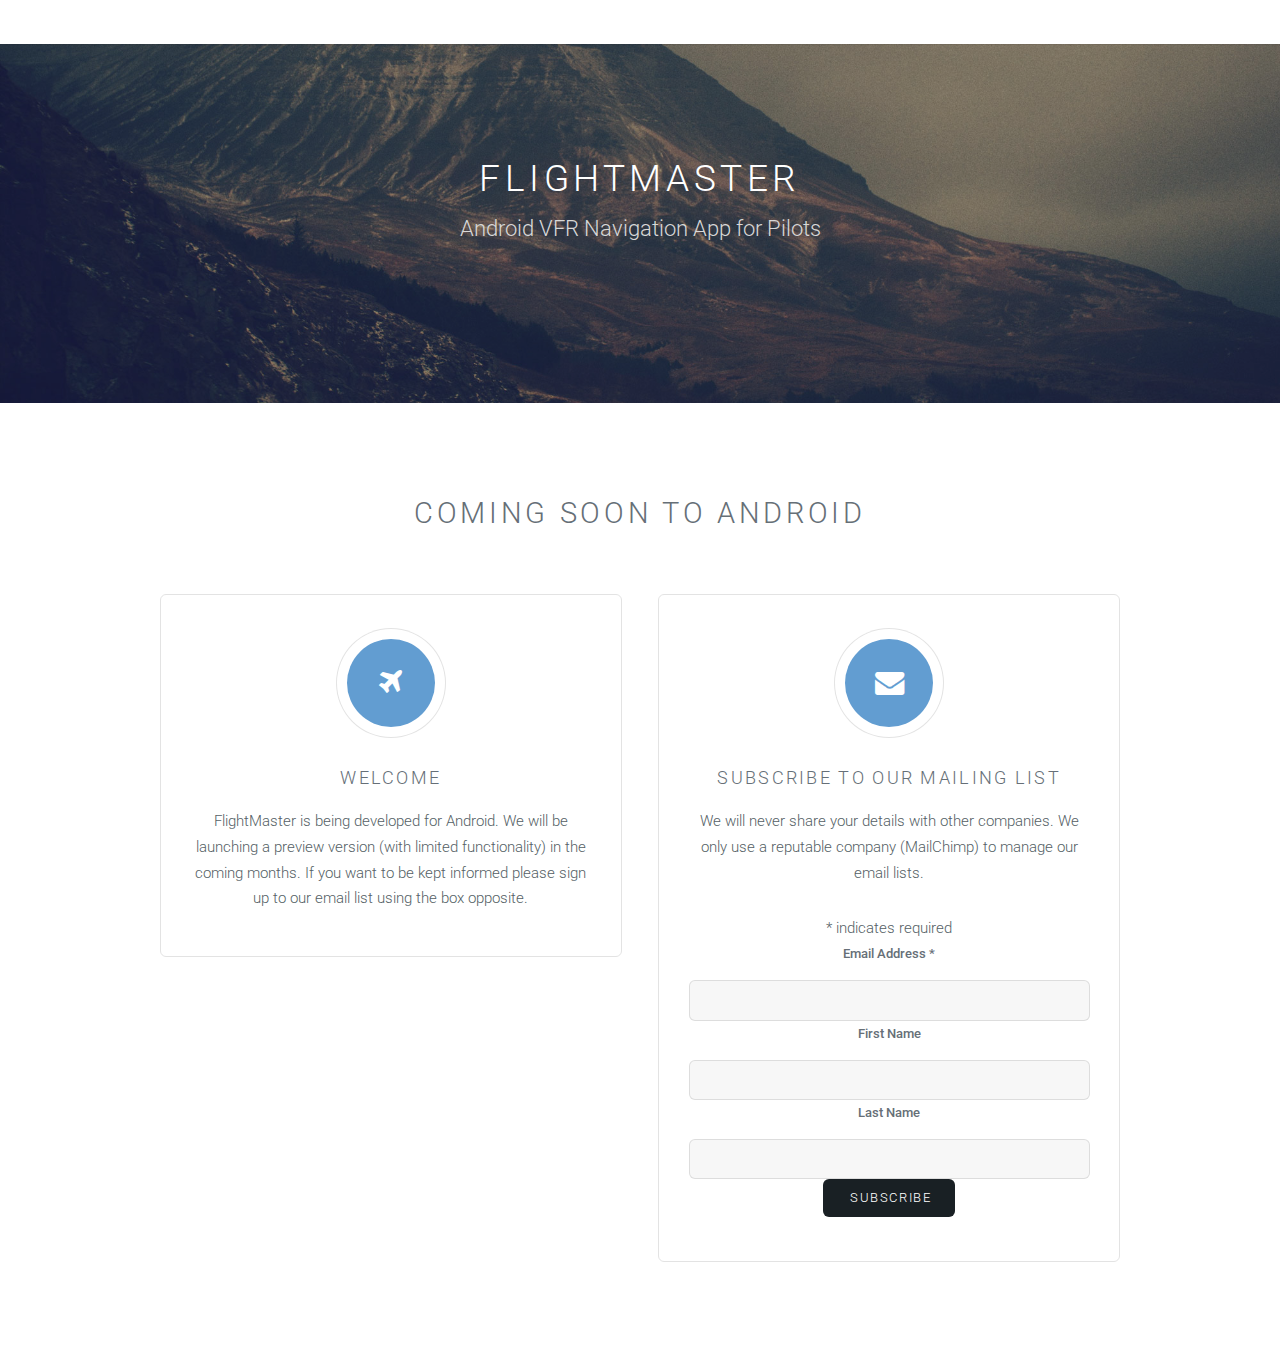
==== commit 1a3cb943: "Added confirmation pages" ====
--- a/index.html
+++ b/index.html
@@ -29,6 +29,16 @@
 		<script src="js/skel.min.js"></script>
 		<script src="js/skel-layers.min.js"></script>
 		<script src="js/init.js"></script>
+<script>
+  (function(i,s,o,g,r,a,m){i['GoogleAnalyticsObject']=r;i[r]=i[r]||function(){
+  (i[r].q=i[r].q||[]).push(arguments)},i[r].l=1*new Date();a=s.createElement(o),
+  m=s.getElementsByTagName(o)[0];a.async=1;a.src=g;m.parentNode.insertBefore(a,m)
+  })(window,document,'script','//www.google-analytics.com/analytics.js','ga');
+
+  ga('create', 'UA-61666504-1', 'auto');
+  ga('send', 'pageview');
+
+</script>
 		<noscript>
 			<link rel="stylesheet" href="css/skel.css" />
 			<link rel="stylesheet" href="css/style.css" />
@@ -67,14 +77,27 @@
 			<section id="one" class="wrapper style1">
 				<header class="major">
 					<h2>Coming soon to Android</h2>
-					<p>Sign up to keep updated</p>
 				</header>
 				<div class="container">
 					<div class="row">
-						<div class="4u">
+						<div class="6u">
+							<section class="special box">
+								<i class="icon fa-plane major"></i>
+								<h3>Welcome</h3>
+                                <p>FlightMaster is being developed for Android.
+                                We will be launching a preview version (with limited
+                                functionality) in the coming months. If you want
+                                to be kept informed please sign up to our email
+                                list using the box opposite.</p>
+							</section>
+						</div>
+						<div class="6u">
 							<section class="special box">
 								<i class="icon fa-envelope major"></i>
 								<h3>Subscribe to our mailing list</h3>
+                                        <p>We will never share your details with other companies. We only
+                                        use a reputable company (MailChimp) to manage our email lists.</p>
+
                                         <!-- Begin MailChimp Signup Form -->
                                         <div id="mc_embed_signup">
                                                 <!--<form action="//flight-master.us10.list-manage.com/subscribe/post?u=ec02febbe6b813654ab34185c&amp;id=1c271413d0" method="post" id="mc-embedded-subscribe-form" name="mc-embedded-subscribe-form" class="validate" target="_blank" novalidate>-->
@@ -106,47 +129,9 @@
 <!--End mc_embed_signup-->
 							</section>
 						</div>
-						<div class="4u">
-							<section class="special box">
-								<i class="icon fa-facebook major"></i>
-								<h3>Follow us on Facebook</h3>
-								<p></p>
-							</section>
-						</div>
-						<div class="4u">
-							<section class="special box">
-								<i class="icon fa-twitter major"></i>
-								<h3>Follow us on Twitter</h3>
-								<p>Eu non col commodo accumsan ante mi. Commodo consectetur sed mi adipiscing accumsan ac nunc tincidunt lobortis.</p>
-							</section>
-						</div>
 					</div>
 				</div>
 			</section>
 			
-		<!-- Footer -->
-			<footer id="footer">
-				<div class="container">
-					<div class="row double">
-						<div class="6u">
-							<h2>Aliquam Interdum</h2>
-							<p>Blandit nunc tempor lobortis nunc non. Mi accumsan. Justo aliquet massa adipiscing cubilia eu accumsan id. Arcu accumsan faucibus vis ultricies adipiscing ornare ut. Mi accumsan justo aliquet.</p>
-							<ul class="icons">
-								<li><a href="#" class="icon fa-twitter"><span class="label">Twitter</span></a></li>
-								<li><a href="#" class="icon fa-facebook"><span class="label">Facebook</span></a></li>
-								<li><a href="#" class="icon fa-instagram"><span class="label">Instagram</span></a></li>
-								<li><a href="#" class="icon fa-linkedin"><span class="label">LinkedIn</span></a></li>
-								<li><a href="#" class="icon fa-pinterest"><span class="label">Pinterest</span></a></li>
-							</ul>
-						</div>
-					</div>
-					<ul class="copyright">
-						<li>&copy; Untitled. All rights reserved.</li>
-						<li>Design: <a href="http://templated.co">TEMPLATED</a></li>
-						<li>Images: <a href="http://unsplash.com">Unsplash</a></li>
-					</ul>
-				</div>
-			</footer>
-
 	</body>
 </html>
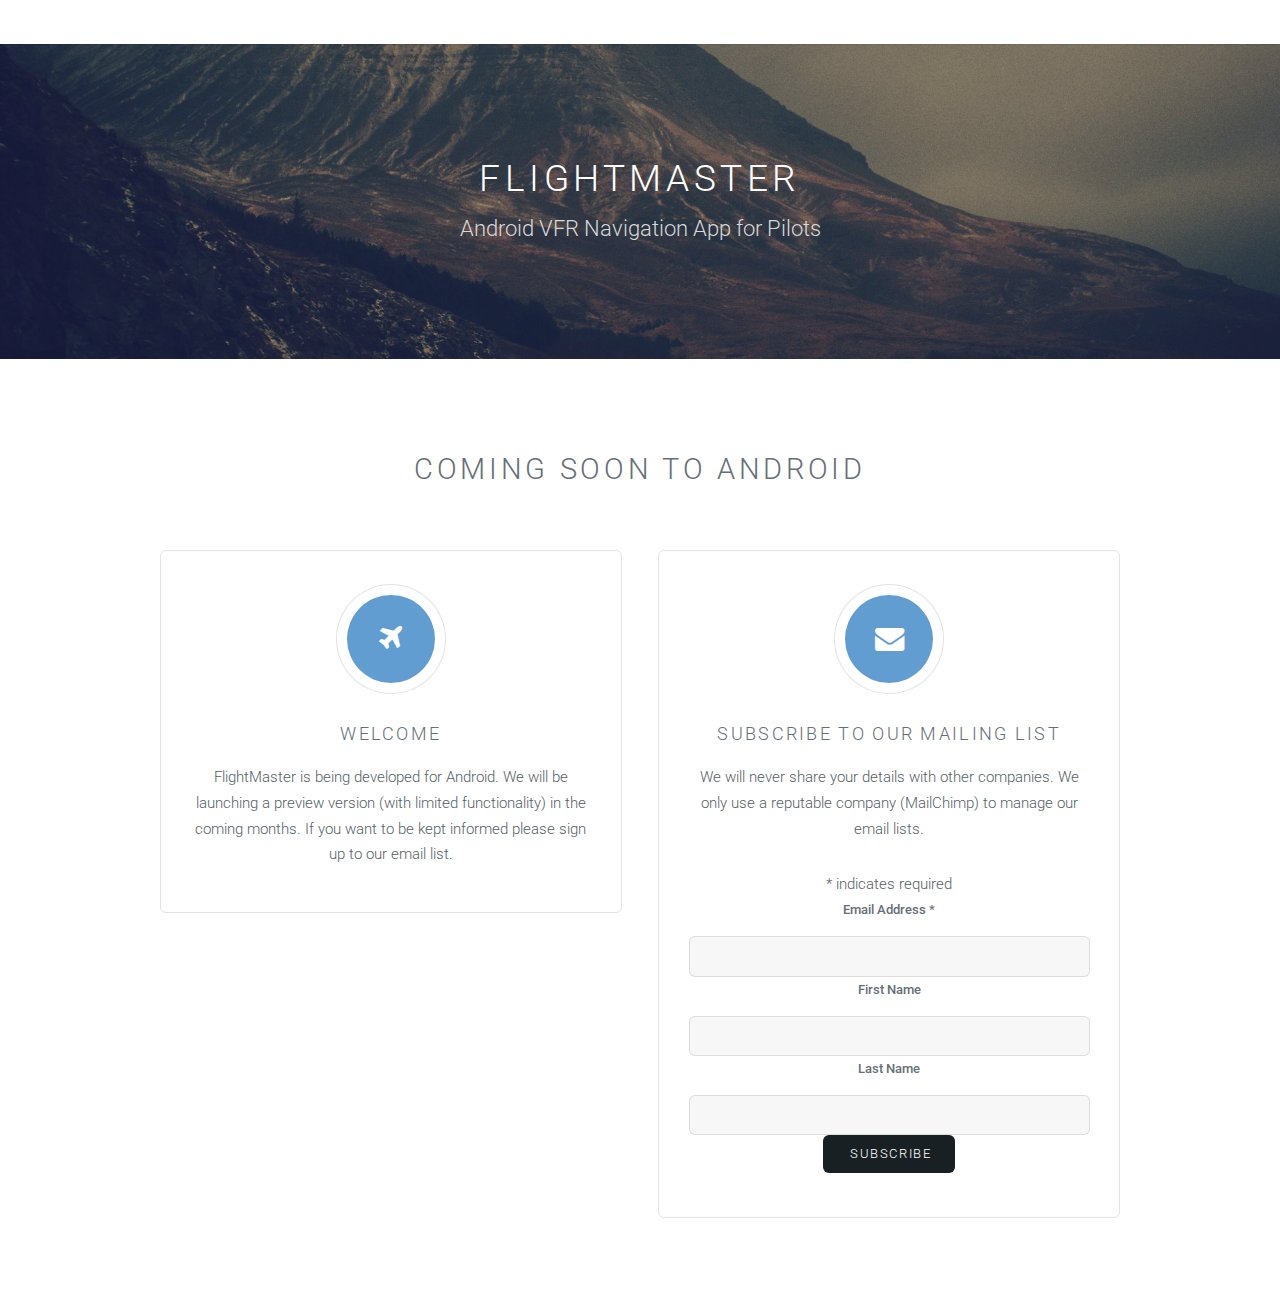
==== commit 6b46978e: "enabled forms" ====
--- a/index.html
+++ b/index.html
@@ -50,15 +50,6 @@
 		<!-- Header -->
 			<header id="header" class="skel-layers-fixed">
             <!--<h1><a href="#">Ion</a></h1>-->
-				<nav id="nav">
-					<ul>
-                            <!--<li><a href="index.html">Home</a></li>-->
-                            <!--<li><a href="left-sidebar.html">Left Sidebar</a></li>-->
-                            <!--<li><a href="right-sidebar.html">Right Sidebar</a></li>-->
-                            <!--<li><a href="no-sidebar.html">No Sidebar</a></li>-->
-                            <!--<li><a href="#" class="button special">Sign Up</a></li>-->
-					</ul>
-				</nav>
 			</header>
 
 		<!-- Banner -->
@@ -66,10 +57,6 @@
 				<div class="inner">
 					<h2>FlightMaster</h2>
                     <p>Android VFR Navigation App for Pilots</p>
-					<ul class="actions">
-                    <!--<li><a href="#content" class="button big special">Sign Up</a></li>-->
-                        <!--<li><a href="#elements" class="button big alt">Learn More</a></li>-->
-					</ul>
 				</div>
 			</section>
 
@@ -88,7 +75,7 @@
                                 We will be launching a preview version (with limited
                                 functionality) in the coming months. If you want
                                 to be kept informed please sign up to our email
-                                list using the box opposite.</p>
+                                list.</p>
 							</section>
 						</div>
 						<div class="6u">
@@ -100,7 +87,7 @@
 
                                         <!-- Begin MailChimp Signup Form -->
                                         <div id="mc_embed_signup">
-                                                <!--<form action="//flight-master.us10.list-manage.com/subscribe/post?u=ec02febbe6b813654ab34185c&amp;id=1c271413d0" method="post" id="mc-embedded-subscribe-form" name="mc-embedded-subscribe-form" class="validate" target="_blank" novalidate>-->
+                                                <form action="//flight-master.us10.list-manage.com/subscribe/post?u=ec02febbe6b813654ab34185c&amp;id=1c271413d0" method="post" id="mc-embedded-subscribe-form" name="mc-embedded-subscribe-form" class="validate" target="_blank" novalidate>
                                             <div id="mc_embed_signup_scroll">
                                         <div class="indicates-required"><span class="asterisk">*</span> indicates required</div>
                                         <div class="mc-field-group">
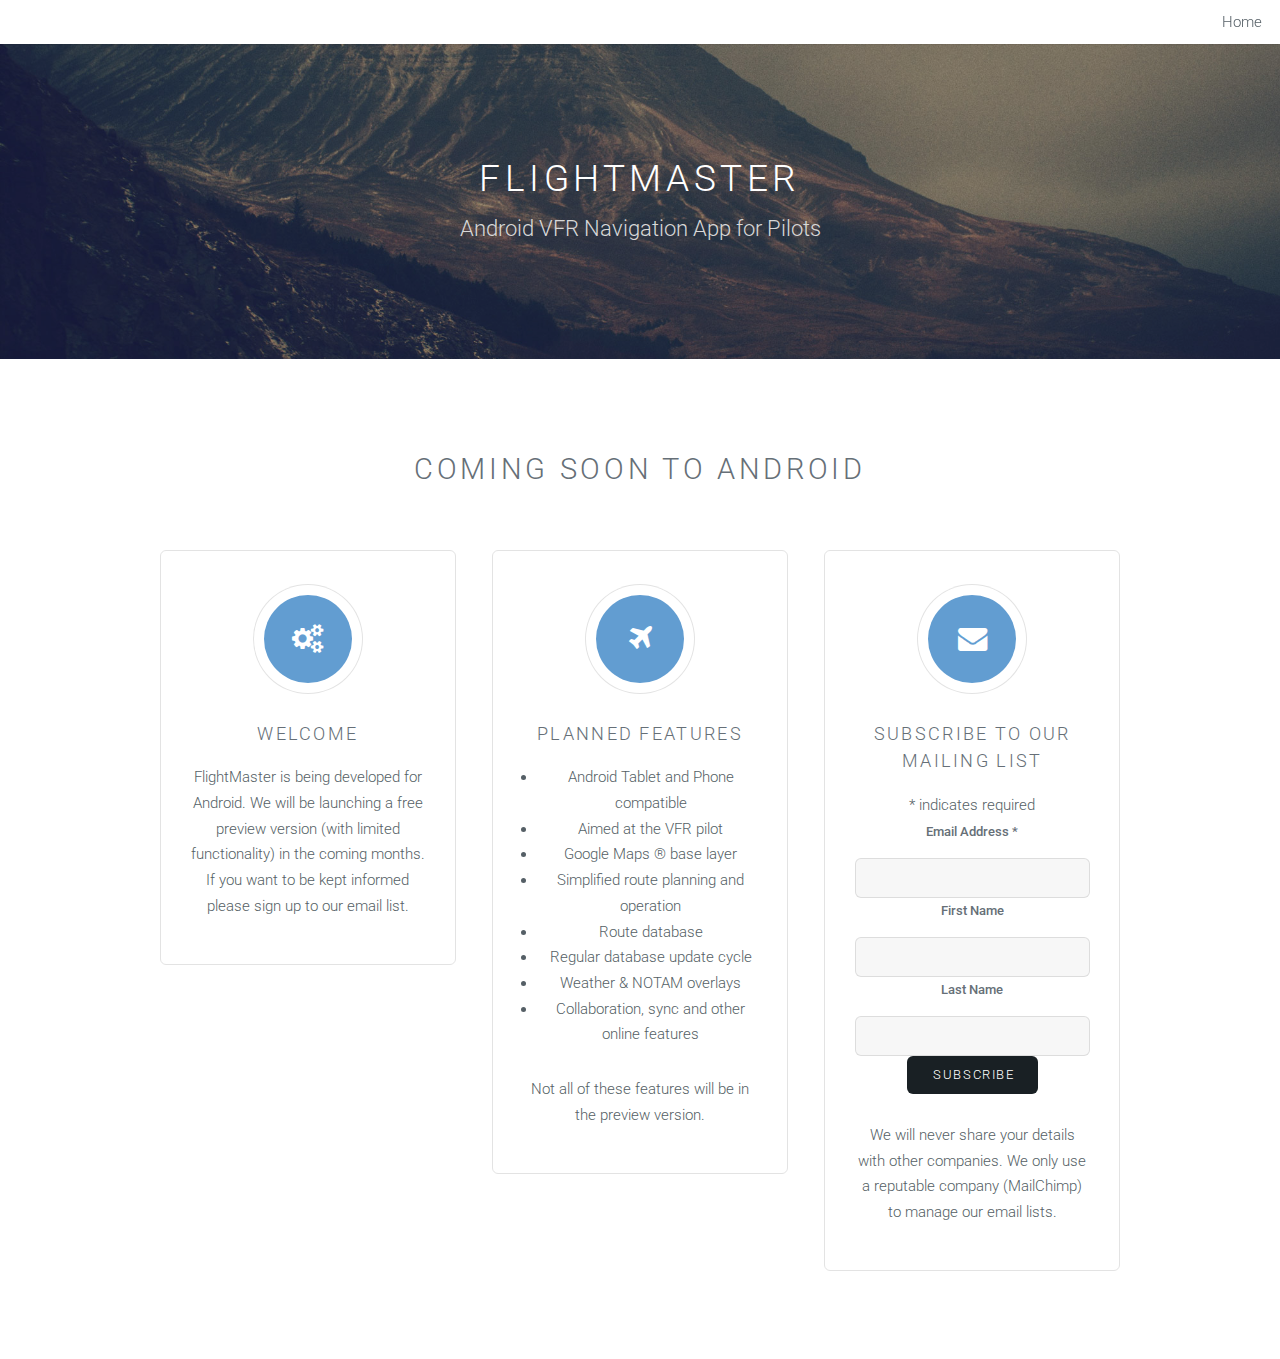
==== commit 4a3a89f0: "Added more blurb" ====
--- a/index.html
+++ b/index.html
@@ -46,10 +46,14 @@
 		</noscript>
 	</head>
 	<body id="top">
-
 		<!-- Header -->
 			<header id="header" class="skel-layers-fixed">
             <!--<h1><a href="#">Ion</a></h1>-->
+            <nav id="nav">
+            <ul>
+                <li><a href="index.html">Home</a></li>
+            </ul>
+            </nav>
 			</header>
 
 		<!-- Banner -->
@@ -67,24 +71,39 @@
 				</header>
 				<div class="container">
 					<div class="row">
-						<div class="6u">
+						<div class="4u">
 							<section class="special box">
-								<i class="icon fa-plane major"></i>
+								<i class="icon fa-cogs major"></i>
 								<h3>Welcome</h3>
                                 <p>FlightMaster is being developed for Android.
-                                We will be launching a preview version (with limited
+                                We will be launching a free preview version (with limited
                                 functionality) in the coming months. If you want
                                 to be kept informed please sign up to our email
                                 list.</p>
 							</section>
 						</div>
-						<div class="6u">
+                        <div class="4u">
+                            <section class="special box">
+                                <i class="icon fa-plane major"></i>
+                                <h3>Planned Features</h3>
+                                <ul class=".align-left">
+                                        <li>Android Tablet and Phone compatible</li>
+                                        <li>Aimed at the VFR pilot</li>
+                                        <li>Google Maps &reg; base layer</li>
+                                        <li>Simplified route planning and operation</li>
+                                        <li>Route database</li>
+                                        <li>Regular database update cycle</li>
+                                        <li>Weather &amp; NOTAM overlays</li>
+                                        <li>Collaboration, sync and other online features</li>
+                                </ul>
+                                <p>Not all of these features will be in the preview version.</p>
+                            </section>
+                        </div>
+
+						<div class="4u">
 							<section class="special box">
 								<i class="icon fa-envelope major"></i>
 								<h3>Subscribe to our mailing list</h3>
-                                        <p>We will never share your details with other companies. We only
-                                        use a reputable company (MailChimp) to manage our email lists.</p>
-
                                         <!-- Begin MailChimp Signup Form -->
                                         <div id="mc_embed_signup">
                                                 <form action="//flight-master.us10.list-manage.com/subscribe/post?u=ec02febbe6b813654ab34185c&amp;id=1c271413d0" method="post" id="mc-embedded-subscribe-form" name="mc-embedded-subscribe-form" class="validate" target="_blank" novalidate>
@@ -111,14 +130,14 @@
                                             <div class="clear"><input type="submit" value="Subscribe" name="subscribe" id="mc-embedded-subscribe" class="button"></div>
                                             </div>
                                         </form>
+                                        <p>We will never share your details with other companies. We only
+                                        use a reputable company (MailChimp) to manage our email lists.</p>
                                         </div>
-
 <!--End mc_embed_signup-->
 							</section>
 						</div>
 					</div>
 				</div>
 			</section>
-			
 	</body>
 </html>
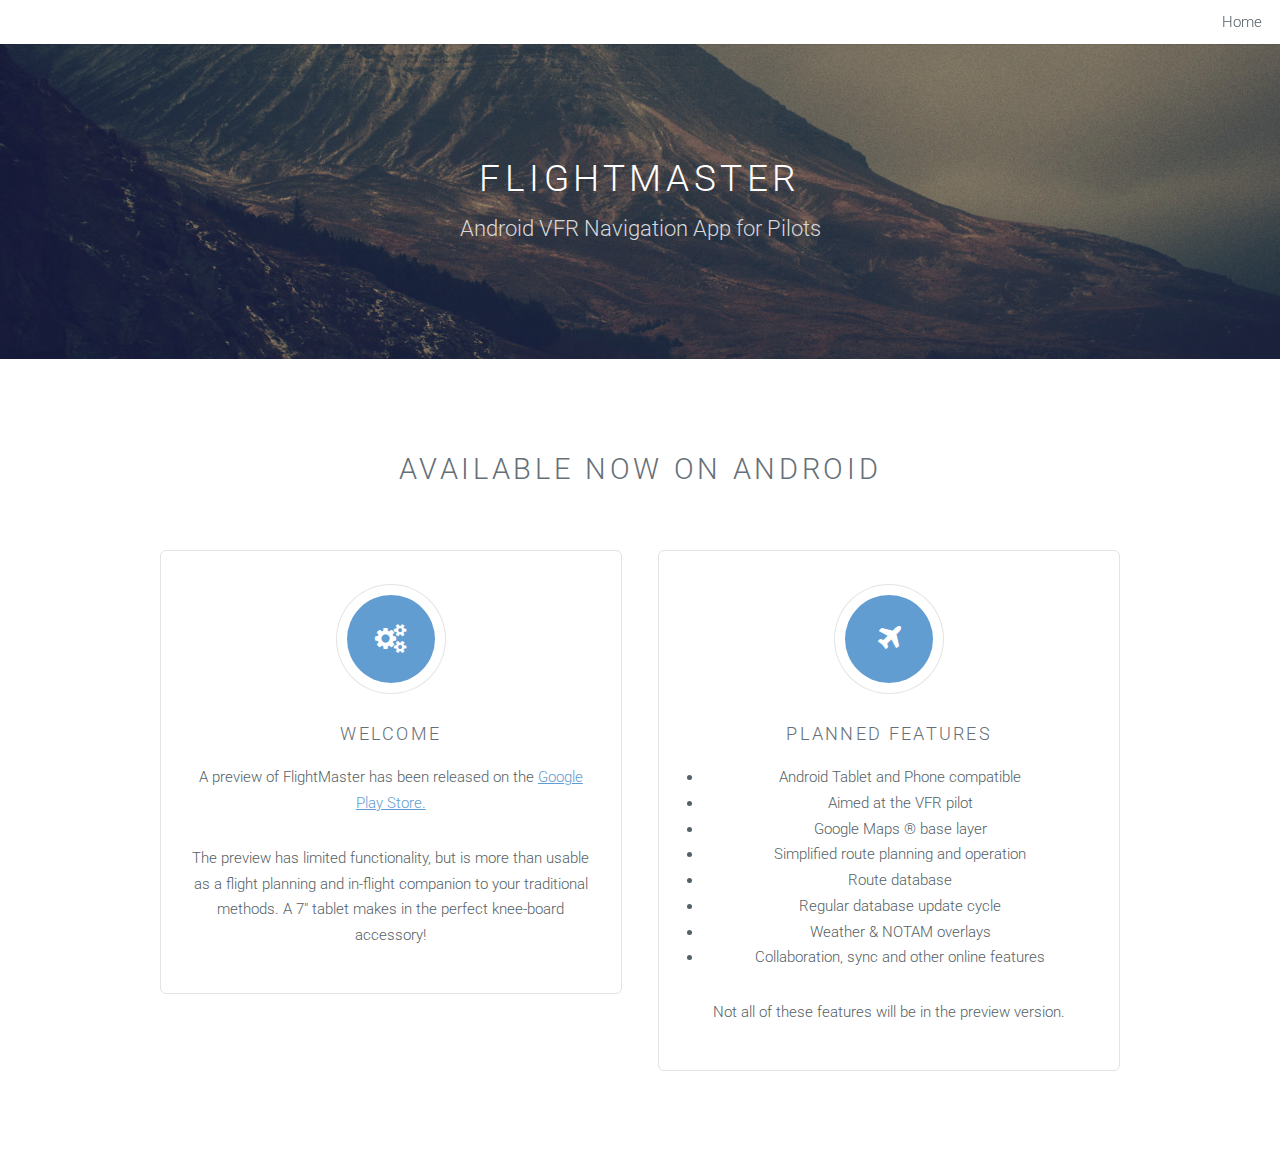
==== commit 0e47aa7f: "Released app, updated site" ====
--- a/index.html
+++ b/index.html
@@ -67,22 +67,23 @@
 		<!-- One -->
 			<section id="one" class="wrapper style1">
 				<header class="major">
-					<h2>Coming soon to Android</h2>
+					<h2>Available now on Android</h2>
 				</header>
 				<div class="container">
 					<div class="row">
-						<div class="4u">
+						<div class="6u">
 							<section class="special box">
 								<i class="icon fa-cogs major"></i>
 								<h3>Welcome</h3>
-                                <p>FlightMaster is being developed for Android.
-                                We will be launching a free preview version (with limited
-                                functionality) in the coming months. If you want
-                                to be kept informed please sign up to our email
-                                list.</p>
+                                <p>A preview of FlightMaster has been released on
+                                the <a href="https://play.google.com/store/apps/details?id=com.gpsaviator.android">Google Play Store.</a>
+                                </p>
+                                <p>The preview has limited functionality, but is more than usable as a flight planning
+                                and in-flight companion to your traditional methods. A 7" tablet makes in the perfect
+                                knee-board accessory!</p>
 							</section>
 						</div>
-                        <div class="4u">
+                        <div class="6u">
                             <section class="special box">
                                 <i class="icon fa-plane major"></i>
                                 <h3>Planned Features</h3>
@@ -99,43 +100,6 @@
                                 <p>Not all of these features will be in the preview version.</p>
                             </section>
                         </div>
-
-						<div class="4u">
-							<section class="special box">
-								<i class="icon fa-envelope major"></i>
-								<h3>Subscribe to our mailing list</h3>
-                                        <!-- Begin MailChimp Signup Form -->
-                                        <div id="mc_embed_signup">
-                                                <form action="//flight-master.us10.list-manage.com/subscribe/post?u=ec02febbe6b813654ab34185c&amp;id=1c271413d0" method="post" id="mc-embedded-subscribe-form" name="mc-embedded-subscribe-form" class="validate" target="_blank" novalidate>
-                                            <div id="mc_embed_signup_scroll">
-                                        <div class="indicates-required"><span class="asterisk">*</span> indicates required</div>
-                                        <div class="mc-field-group">
-                                            <label for="mce-EMAIL">Email Address  <span class="asterisk">*</span>
-                                        </label>
-                                            <input type="email" value="" name="EMAIL" class="required email" id="mce-EMAIL">
-                                        </div>
-                                        <div class="mc-field-group">
-                                            <label for="mce-FNAME">First Name </label>
-                                            <input type="text" value="" name="FNAME" class="" id="mce-FNAME">
-                                        </div>
-                                        <div class="mc-field-group">
-                                            <label for="mce-LNAME">Last Name </label>
-                                            <input type="text" value="" name="LNAME" class="" id="mce-LNAME">
-                                        </div>
-                                            <div id="mce-responses" class="clear">
-                                                <div class="response" id="mce-error-response" style="display:none"></div>
-                                                <div class="response" id="mce-success-response" style="display:none"></div>
-                                            </div>    <!-- real people should not fill this in and expect good things - do not remove this or risk form bot signups-->
-                                            <div style="position: absolute; left: -5000px;"><input type="text" name="b_ec02febbe6b813654ab34185c_1c271413d0" tabindex="-1" value=""></div>
-                                            <div class="clear"><input type="submit" value="Subscribe" name="subscribe" id="mc-embedded-subscribe" class="button"></div>
-                                            </div>
-                                        </form>
-                                        <p>We will never share your details with other companies. We only
-                                        use a reputable company (MailChimp) to manage our email lists.</p>
-                                        </div>
-<!--End mc_embed_signup-->
-							</section>
-						</div>
 					</div>
 				</div>
 			</section>
